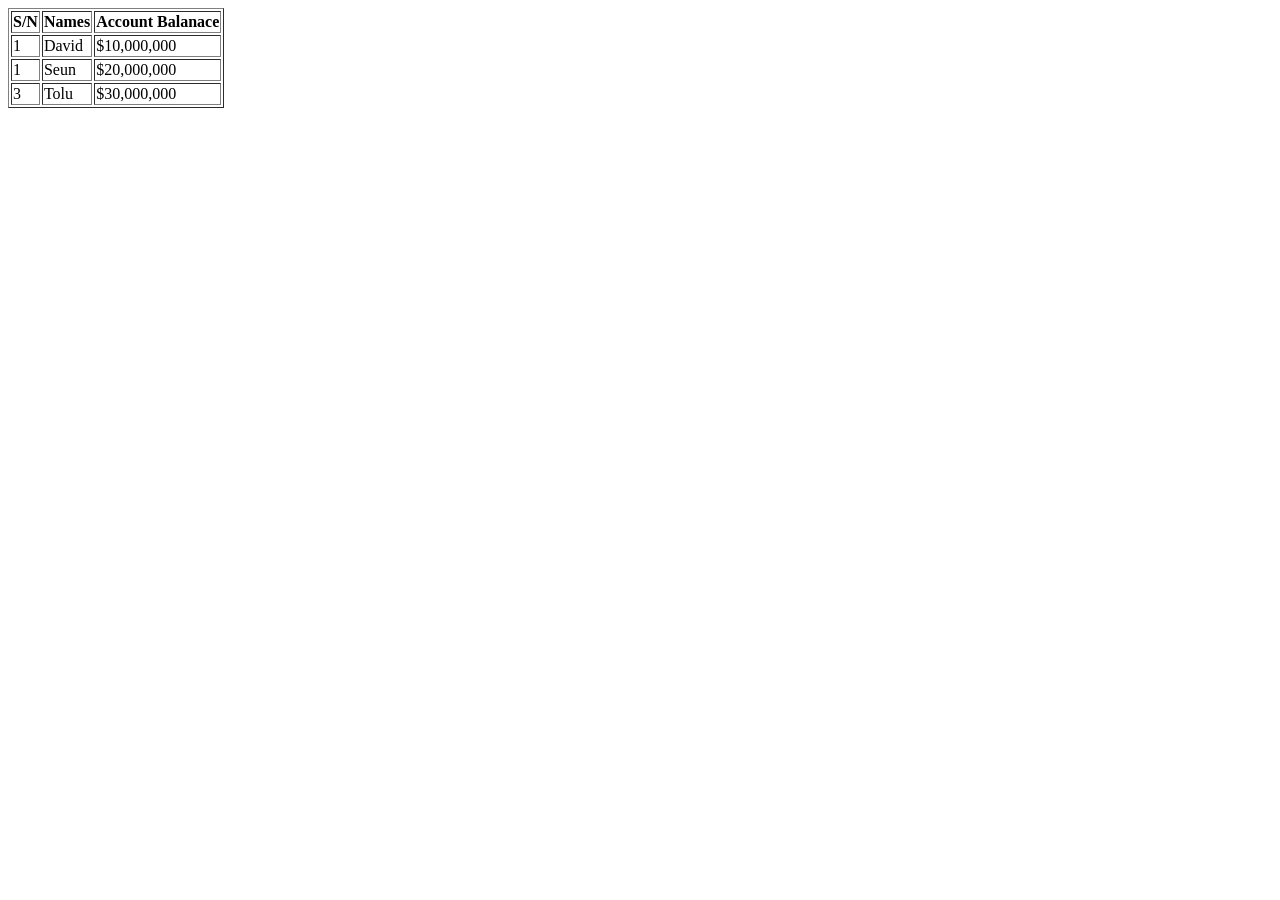
==== index.html @ f8cf8422 "First commit" ====
<!DOCTYPE html>
<html lang="en">
<head>
    <meta charset="UTF-8">
    <meta name="viewport" content="width=device-width, initial-scale=1.0">
    <title>Document</title>
</head>
<body>
    <table border="1">
        <th>S/N</th>
        <th>Names</th>
        <th>Account Balanace</th>

        <tr>
            <td>1</td>
            <td>David</td>
            <td>$10,000,000</td>
        </tr>
        <tr>
            <td>1</td>
            <td>Seun</td>
            <td>$20,000,000</td>
        </tr>
        <tr>
            <td>3</td>
            <td>Tolu</td>
            <td>$30,000,000</td>
        </tr>
    </table>
</body>
</html>
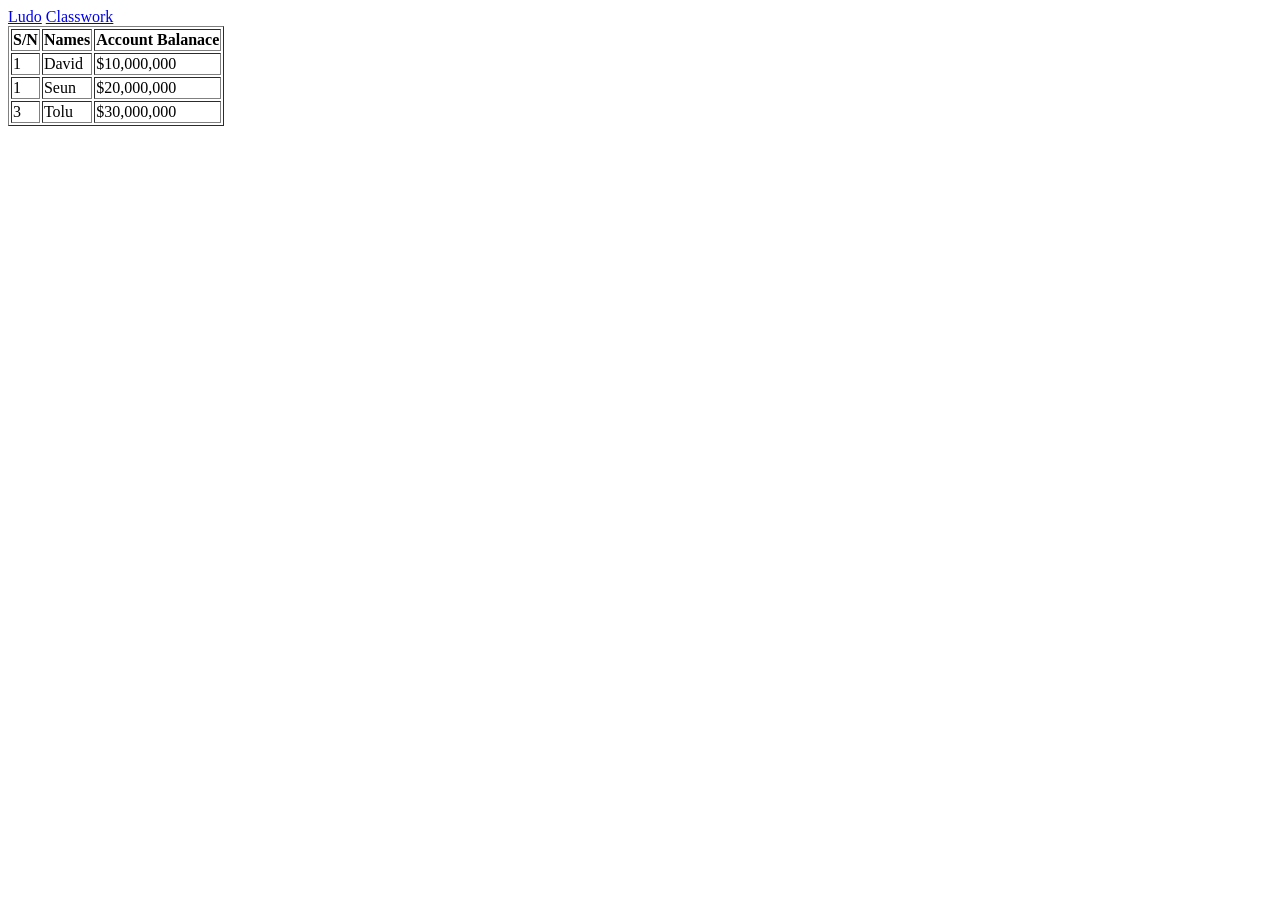
==== commit 0041906c: "update" ====
--- a/index.html
+++ b/index.html
@@ -6,6 +6,10 @@
     <title>Document</title>
 </head>
 <body>
+    <nav>
+        <a href="ludo.html">Ludo</a>
+        <a href="classwork.html">Classwork</a>
+    </nav>
     <table border="1">
         <th>S/N</th>
         <th>Names</th>
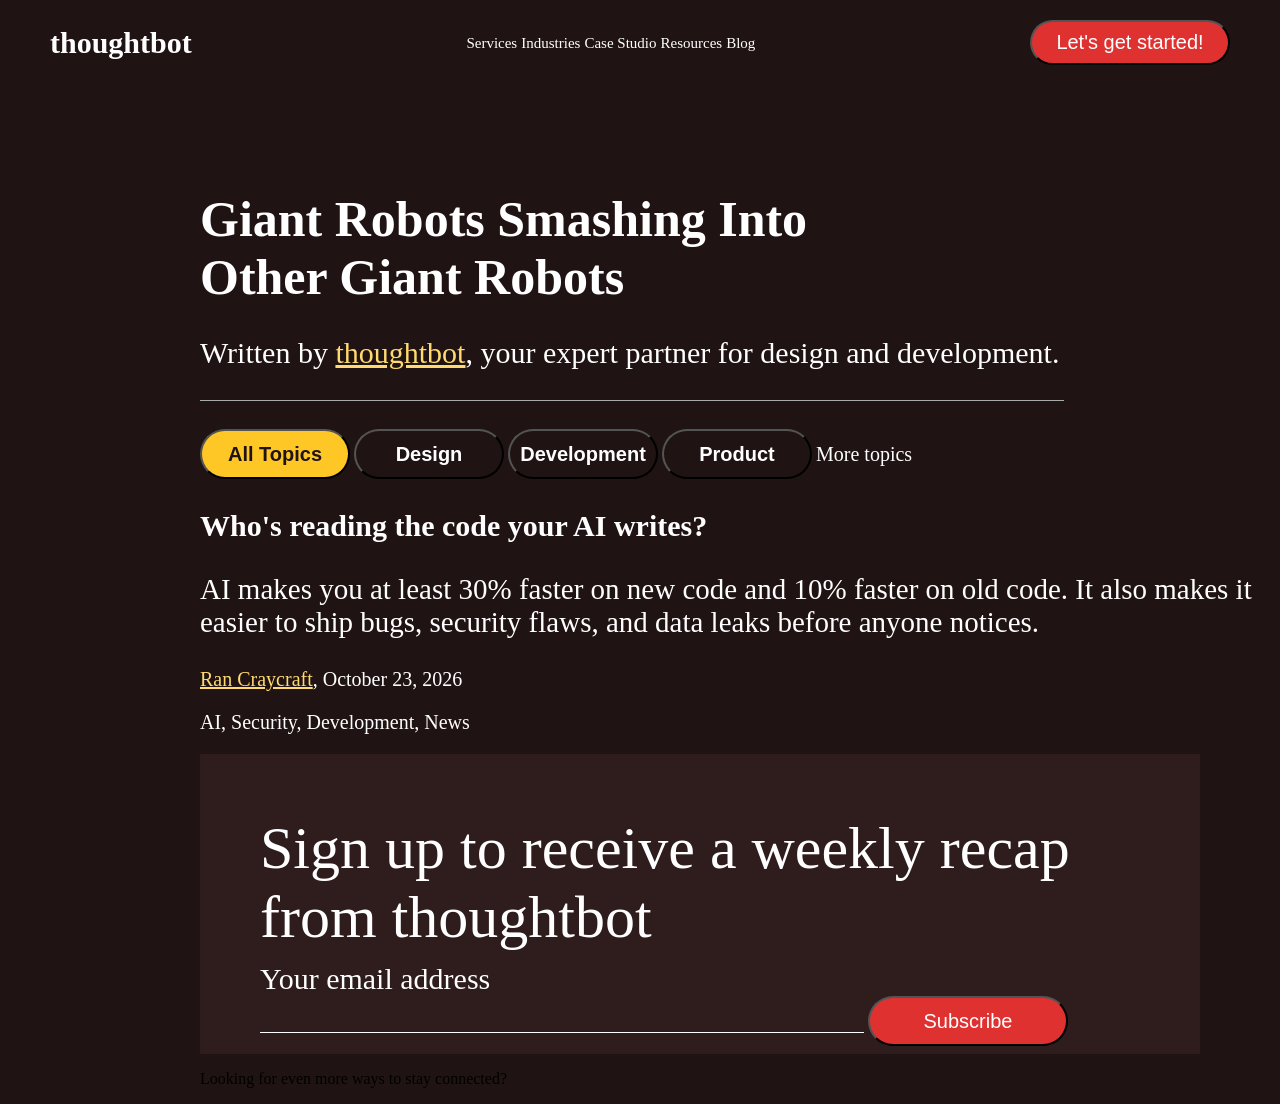
==== commit b9fd9c96: "thoughtbot" ====
--- a/index.html
+++ b/index.html
@@ -3,33 +3,49 @@
 <head>
     <meta charset="UTF-8">
     <meta name="viewport" content="width=device-width, initial-scale=1.0">
-    <title>Document</title>
+    <title>thoughtbot</title>
+    <link rel="stylesheet" href="style.css">
 </head>
 <body>
-    <nav>
-        <a href="ludo.html">Ludo</a>
-        <a href="classwork.html">Classwork</a>
-    </nav>
-    <table border="1">
-        <th>S/N</th>
-        <th>Names</th>
-        <th>Account Balanace</th>
-
-        <tr>
-            <td>1</td>
-            <td>David</td>
-            <td>$10,000,000</td>
-        </tr>
-        <tr>
-            <td>1</td>
-            <td>Seun</td>
-            <td>$20,000,000</td>
-        </tr>
-        <tr>
-            <td>3</td>
-            <td>Tolu</td>
-            <td>$30,000,000</td>
-        </tr>
-    </table>
+    <div class="d1">
+        <header>
+            <h1>thoughtbot</h1>
+        </header>
+        <nav class="n1">
+            <a href="" class="btn1">Services</a>
+            <a href="" class="btn1">Industries</a>
+            <a href="" class="btn1">Case Studio</a>
+            <a href="" class="btn1">Resources</a>
+            <a href="" class="btn1">Blog</a>
+        </nav>
+        <button class="b1"><a href="" class="bt1">Let's get started!</a></button>
+    </div>
+    <article>
+        <p class="p1">Giant Robots Smashing Into <br> Other Giant Robots</p>
+        <p class="p2">Written by <a href="" class="in">thoughtbot</a>, your expert partner for design and development.</p>
+        <hr>
+        <div class="d2">
+            <button class="ola1"><a href="" class="btn20">All Topics</a></button>
+            <button class="ola"><a href="" class="btn2">Design</a></button>
+            <button class="ola"><a href="" class="btn2">Development</a></button>
+            <button class="ola"><a href="" class="btn2">Product</a></button>
+            <a href="" class="btn21">More topics</a>
+            <h3 class="h1">Who's reading the code your AI writes?</h3>
+            <p class="p3">AI makes you at least 30% faster on new code and 10% faster on old code. It also makes it easier to ship bugs, security flaws, and data leaks before anyone notices.</p>
+            <p class="p4"><a href="" class="btn3">Ran Craycraft</a>,  October 23, 2026</p>
+            <p class="p5">AI, Security, Development, News</p>
+        </div>
+        <form action="">
+            <div class="d3">
+                <p class="p6">Sign up to receive a weekly recap <br> from thoughtbot</p>
+                <label for="email" class="e">Your email address</label><br>
+                <input type="email" name="email" id="email" class="email" required>
+                <button type="submit" class="submit">Subscribe</button>
+            </div>
+        </form>
+        <div>
+            <p>Looking for even more ways to stay connected?</p>
+        </div>
+    </article>
 </body>
 </html>
--- a/style.css
+++ b/style.css
@@ -0,0 +1,159 @@
+body {
+    background-color: #201313;
+    padding: 0px;
+    margin: 0px;
+}
+.d1 {
+    display: flex;
+    justify-content: space-between;
+    align-items: flex-start;
+    background-color: #201313;
+    margin-top: 20px;
+    padding-right: 50px;
+    padding-left: 50px;
+    align-items: center;
+    padding-bottom: 15px;
+    position: sticky;
+    top: 0;
+    z-index: 1000;
+}
+h1 {
+    justify-content: center;
+    gap: 30px;
+    color: white;
+    margin: 0px;
+    font-size: 30px;
+}
+.n {
+    display: flexbox;
+    font-size: 20px;
+    font-weight: bold;
+}
+.btn1 {
+    text-decoration: none;
+    color: white;
+    font-size: 15px;
+}
+.b1 {
+    background-color: #e03131;
+    border-radius: 50px;
+    height: 45px;
+    width: 200px;
+}
+.bt1 {
+    text-decoration: none;
+    color: white;
+    font-size: 20px;
+}
+article {
+    padding-left: 200px;
+    padding-top: 60px;
+}
+.p1 {
+    color: white;
+    font-size: 50px;
+    font-weight: bold;
+    margin-bottom: 5px;
+}
+.p2 {
+    color: white;
+    font-size: 30px;
+}
+.in {
+    color: #ffda70;
+}
+hr {
+    border: none;
+    border-top: 1px solid #aaa;
+    width: 80%;
+    margin-left: 0%;
+}
+.d2 {
+    padding-top: 20px;
+}
+.ola1 {
+    border-radius: 50px;
+    background-color: #ffc726;
+    width: 150px;
+    height: 50px;
+}
+.btn20 {
+    text-decoration: none;
+    color: #201313;
+    font-size: 20px;
+    font-weight: bold;
+}
+.ola {
+    border-radius: 50px;
+    background-color: #201313;
+    width: 150px;
+    height: 50px;
+}
+.ola:hover{
+    background-color: rgb(87, 81, 61);
+    cursor: pointer;
+}
+.btn2 {
+    text-decoration: none;
+    color: white;
+    font-size: 20px;
+    font-weight: bold;
+}
+.btn21 {
+    text-decoration: dotted;
+    font-size: 20px;
+    color: white;
+}
+.h1 {
+    color: white;
+    font-size: 30px;
+}
+.p3 {
+    color: white;
+    font-size: 29px;
+    
+}
+.p4 {
+    font-size: 20px;
+    color: white;
+}
+.btn3 {
+    color: #ffda70;
+}
+.p5 {
+    font-size: 20px;
+    color: white;
+}
+form {
+    display: flex;
+    flex-direction: column;
+    background-color: #2f1c1c;
+    width: 1000px;
+    height: 300px;
+}
+.d3 {
+    padding-left: 60px;
+}
+.p6 {
+    color: white;
+    font-size: 60px;
+    margin-bottom: 10px;
+}
+.e {
+    font-size: 30px;
+    color: white;
+}
+.email {
+    background: transparent;
+    border: none;
+    border-bottom: 1px solid white;
+    width: 600px;
+}
+.submit {
+    background-color: #e03131;
+    color: white;
+    border-radius: 50px;
+    width: 200px;
+    height: 50px;
+    font-size: 20px;
+}
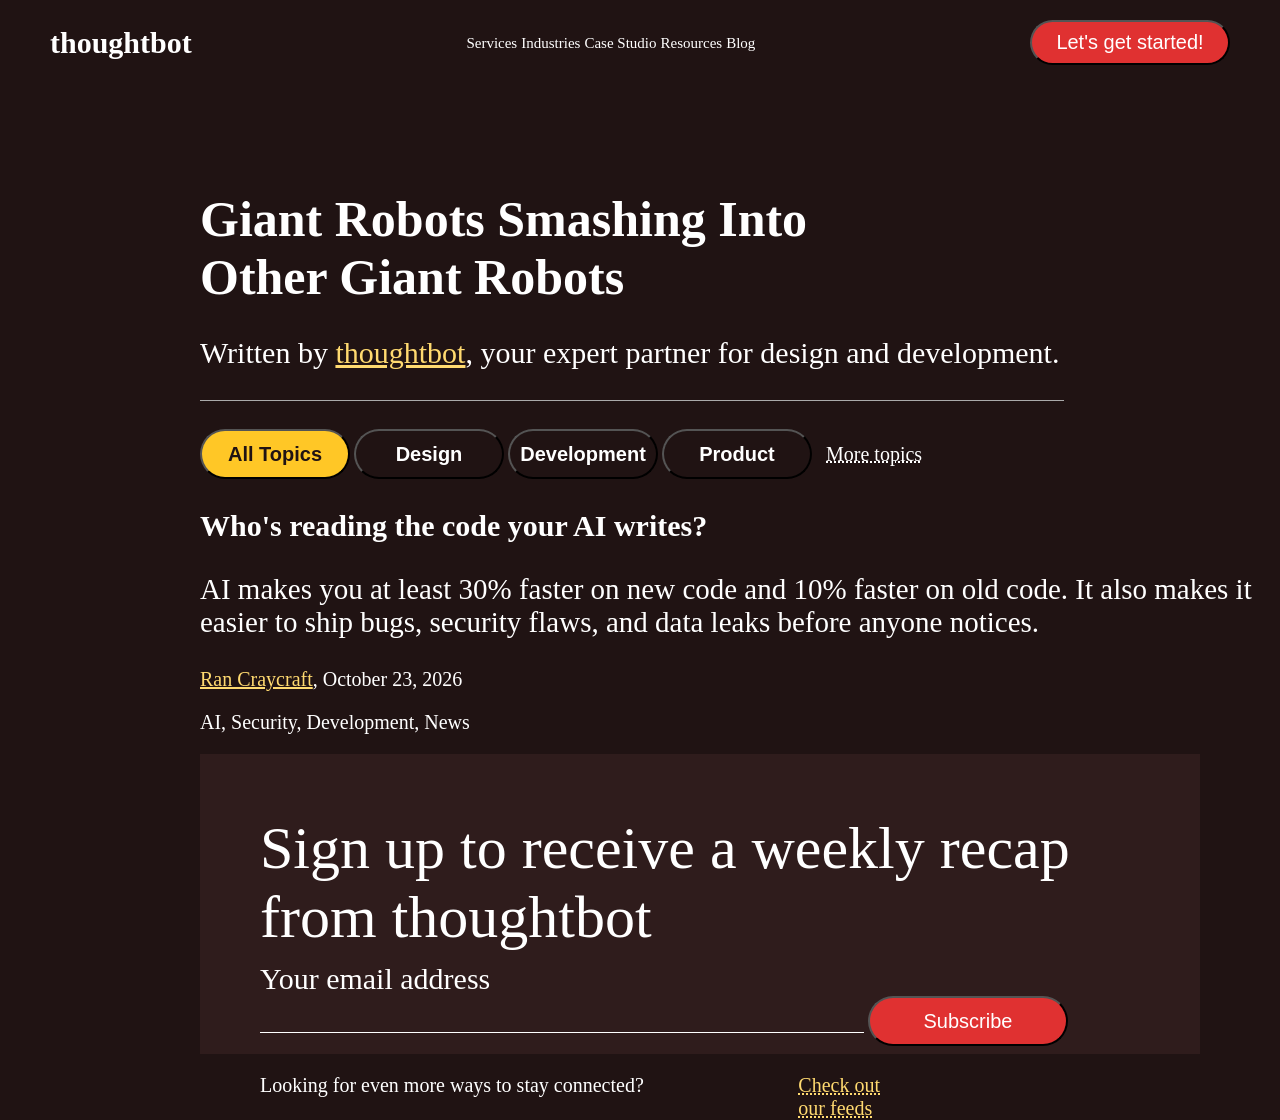
==== commit 0bf3191f: "update" ====
--- a/index.html
+++ b/index.html
@@ -43,8 +43,9 @@
                 <button type="submit" class="submit">Subscribe</button>
             </div>
         </form>
-        <div>
-            <p>Looking for even more ways to stay connected?</p>
+        <div class="d4">
+            <p class="p7">Looking for even more ways to stay connected?</p>
+            <a href="" class="btn4">Check out <br> our feeds</a>
         </div>
     </article>
 </body>
--- a/style.css
+++ b/style.css
@@ -98,11 +98,19 @@
     color: white;
     font-size: 20px;
     font-weight: bold;
+    border: white;
+    
 }
 .btn21 {
-    text-decoration: dotted;
+    text-decoration: underline;
+    text-decoration-style: dotted;
     font-size: 20px;
     color: white;
+    padding-left: 10px;
+}
+.btn21:hover {
+    color: yellow;
+    text-decoration: none;
 }
 .h1 {
     color: white;
@@ -111,7 +119,6 @@
 .p3 {
     color: white;
     font-size: 29px;
-    
 }
 .p4 {
     font-size: 20px;
@@ -156,4 +163,24 @@
     width: 200px;
     height: 50px;
     font-size: 20px;
+}
+.p7 {
+    color: white;
+    font-size: 20px;
+    padding-left: 60px;
+}
+.d4 {
+    display: flex;
+    justify-content: space-between;
+}
+.btn4 {
+    text-decoration: underline;
+    text-decoration-style: dotted;
+    font-size: 20px;
+    padding-right: 400px;
+    color: #ffda70;
+    margin-top: 20px;
+}
+.btn4:hover {
+    color: yellow;
 }
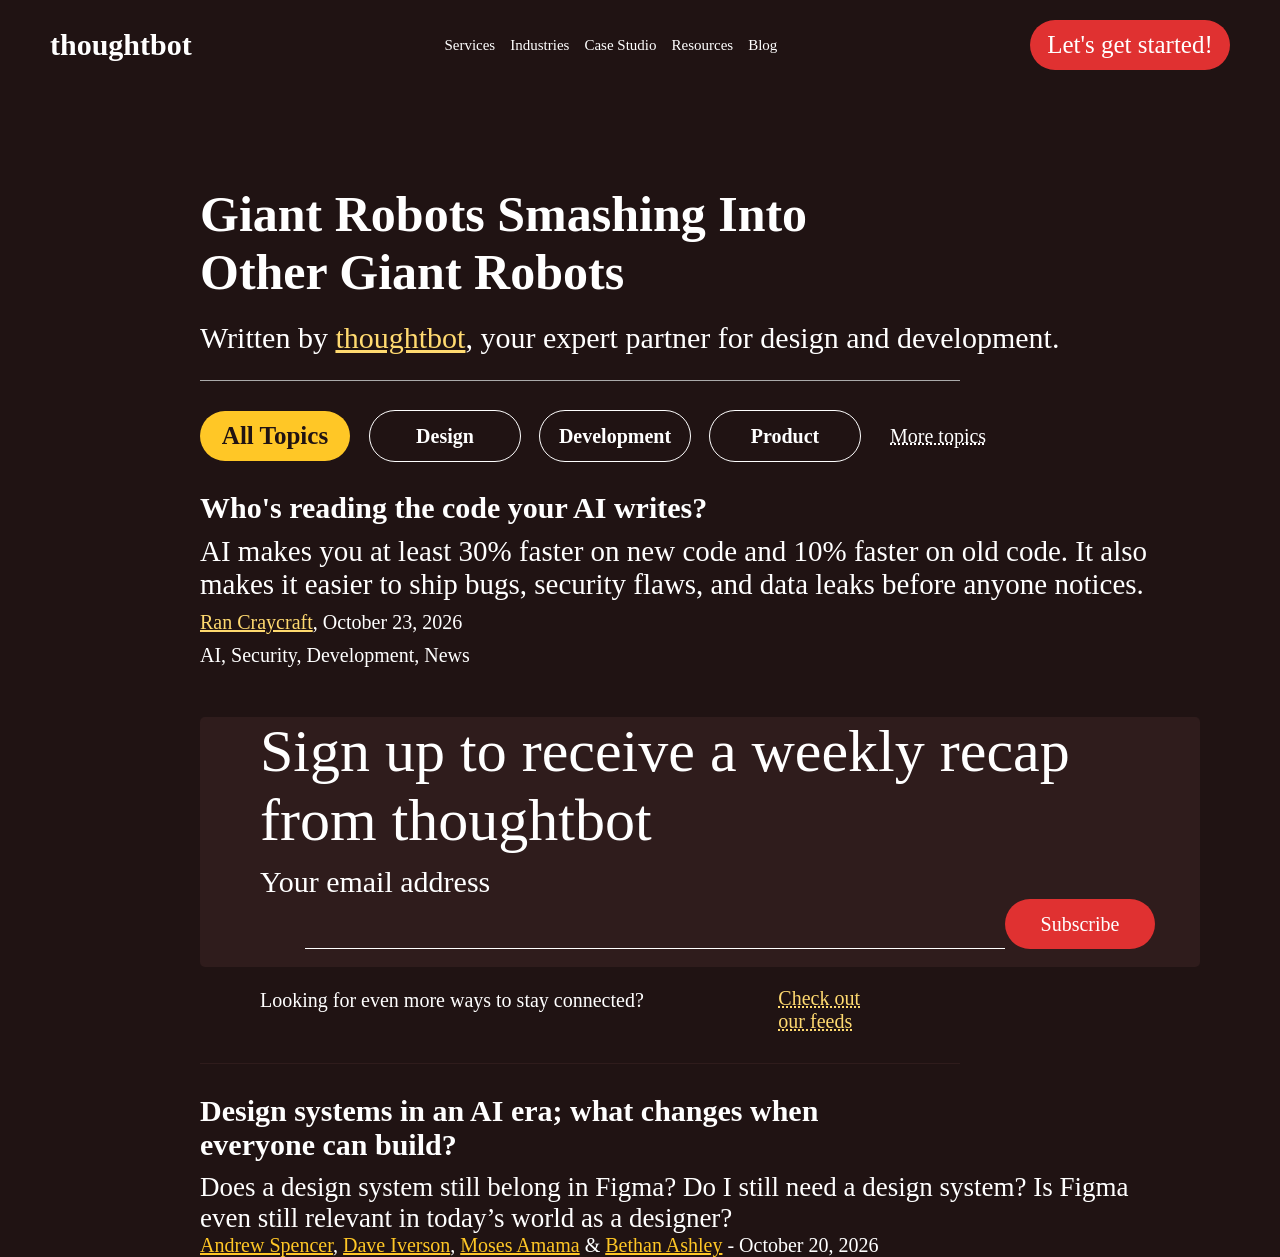
==== commit 33604756: "updates" ====
--- a/index.html
+++ b/index.html
@@ -18,18 +18,20 @@
             <a href="" class="btn1">Resources</a>
             <a href="" class="btn1">Blog</a>
         </nav>
-        <button class="b1"><a href="" class="bt1">Let's get started!</a></button>
+        <a href="" class="bt1">Let's get started!</a>
     </div>
     <article>
         <p class="p1">Giant Robots Smashing Into <br> Other Giant Robots</p>
         <p class="p2">Written by <a href="" class="in">thoughtbot</a>, your expert partner for design and development.</p>
         <hr>
         <div class="d2">
-            <button class="ola1"><a href="" class="btn20">All Topics</a></button>
-            <button class="ola"><a href="" class="btn2">Design</a></button>
-            <button class="ola"><a href="" class="btn2">Development</a></button>
-            <button class="ola"><a href="" class="btn2">Product</a></button>
+            <a href="" class="btn20">All Topics</a>
+            <a href="" class="btn2">Design</a>
+            <a href="" class="btn2">Development</a>
+            <a href="" class="btn2">Product</a>
             <a href="" class="btn21">More topics</a>
+        </div>
+        <div class="divd">
             <h3 class="h1">Who's reading the code your AI writes?</h3>
             <p class="p3">AI makes you at least 30% faster on new code and 10% faster on old code. It also makes it easier to ship bugs, security flaws, and data leaks before anyone notices.</p>
             <p class="p4"><a href="" class="btn3">Ran Craycraft</a>,  October 23, 2026</p>
@@ -39,14 +41,20 @@
             <div class="d3">
                 <p class="p6">Sign up to receive a weekly recap <br> from thoughtbot</p>
                 <label for="email" class="e">Your email address</label><br>
-                <input type="email" name="email" id="email" class="email" required>
-                <button type="submit" class="submit">Subscribe</button>
+                <div class="dd">
+                    <input type="email" name="email" id="email" class="email" required>
+                    <a href="" class="subscribe">Subscribe</a>
+                </div>
             </div>
         </form>
         <div class="d4">
             <p class="p7">Looking for even more ways to stay connected?</p>
             <a href="" class="btn4">Check out <br> our feeds</a>
         </div>
+        <hr class="hh">
+        <p class="p8">Design systems in an AI era; what changes when <br> everyone can build?</p>
+        <p class="p9">Does a design system still belong in Figma? Do I still need a design system? Is Figma even still relevant in today’s world as a designer?</p>
+        <p class="p10"><a href="" class="aa1">Andrew Spencer</a>, <a href="" class="aa1"> Dave Iverson</a>, <a href="" class="aa1"> Moses Amama</a> & <a href="" class="aa1">Bethan Ashley</a> - October 20, 2026</p>
     </article>
 </body>
 </html>
--- a/style.css
+++ b/style.css
@@ -1,14 +1,18 @@
+* {
+    margin: 0px;
+    padding: 0px;
+}
 body {
     background-color: #201313;
-    padding: 0px;
-    margin: 0px;
-}
+    box-sizing: border-box;
+}
+/* first div */
 .d1 {
     display: flex;
     justify-content: space-between;
     align-items: flex-start;
+    padding-top: 20px;
     background-color: #201313;
-    margin-top: 20px;
     padding-right: 50px;
     padding-left: 50px;
     align-items: center;
@@ -17,90 +21,110 @@
     top: 0;
     z-index: 1000;
 }
+/* header */
 h1 {
-    justify-content: center;
-    gap: 30px;
-    color: white;
-    margin: 0px;
-    font-size: 30px;
-}
-.n {
-    display: flexbox;
-    font-size: 20px;
-    font-weight: bold;
-}
+    color: white;
+    font-size: 30px;
+}
+/* navigation */
+.n1 {
+    display: flex;
+    gap: 15px;
+}
+/* nav texts */
 .btn1 {
+    gap: 10px;
     text-decoration: none;
     color: white;
     font-size: 15px;
-}
-.b1 {
+    gap: 10px;
+}
+/* lat get started */
+.bt1 {
+    display: inline-flex;
+    justify-content: center;
+    align-items: center;
     background-color: #e03131;
-    border-radius: 50px;
-    height: 45px;
     width: 200px;
-}
-.bt1 {
-    text-decoration: none;
-    color: white;
-    font-size: 20px;
-}
+    height: 50px;
+    border-radius: 50px;
+    text-decoration: none;
+    color: white;
+    font-size: 25px;
+    text-align: center;
+}
+.bt1:hover {
+    outline: 2px solid #e03131;
+    outline-offset: 3px;
+    outline-width: 3px;
+}
+/* article spacing */
 article {
     padding-left: 200px;
-    padding-top: 60px;
-}
+    padding-top: 100px;
+    padding-right: 130px;
+}
+/* first paragraph */
 .p1 {
     color: white;
     font-size: 50px;
     font-weight: bold;
-    margin-bottom: 5px;
-}
+}
+/* second paragraph */
 .p2 {
     color: white;
     font-size: 30px;
-}
+    padding-top: 20px;
+    margin-bottom: 25px;
+}
+/* paragraph 2 thoughtbot color  */
 .in {
     color: #ffda70;
 }
+.in:hover {
+    color: #ffc726;
+}
+/* hr line */
 hr {
     border: none;
     border-top: 1px solid #aaa;
     width: 80%;
-    margin-left: 0%;
+    margin-bottom: 30px;
 }
 .d2 {
-    padding-top: 20px;
-}
-.ola1 {
-    border-radius: 50px;
+    display: flex;
+    align-items: center;
+    gap: 20px;
+}
+/* all topic design */
+.btn20 {
+    display: flex;
+    justify-content: center;
+    align-items: center;
+    width: 150px;
+    height: 50px;
     background-color: #ffc726;
+    border-radius: 50px;
+    text-decoration: none;
+    color: #201313;
+    font-size: 25px;
+    font-weight: bold;
+}
+/* design, development,product design */
+.btn2 {
+    display: flex;
+    justify-content: center;
+    align-items: center;
     width: 150px;
     height: 50px;
-}
-.btn20 {
-    text-decoration: none;
-    color: #201313;
-    font-size: 20px;
-    font-weight: bold;
-}
-.ola {
-    border-radius: 50px;
-    background-color: #201313;
-    width: 150px;
-    height: 50px;
-}
-.ola:hover{
-    background-color: rgb(87, 81, 61);
-    cursor: pointer;
-}
-.btn2 {
-    text-decoration: none;
-    color: white;
-    font-size: 20px;
-    font-weight: bold;
-    border: white;
-    
-}
+    outline: 1px solid white;
+    border-radius: 50px;
+    text-decoration: none;
+    color: white;
+    font-size: 20px;
+    font-weight: bold;
+}
+/* more topic design */
 .btn21 {
     text-decoration: underline;
     text-decoration-style: dotted;
@@ -112,75 +136,146 @@
     color: yellow;
     text-decoration: none;
 }
+/* p spacing */
+.divd {
+    padding-top: 30px;
+    display: flex;
+    flex-direction: column;
+    gap: 10px
+    ;
+} 
+/* who is reading the code */
 .h1 {
     color: white;
     font-size: 30px;
 }
+/* p1 article */
 .p3 {
     color: white;
     font-size: 29px;
 }
+/* p2 article */
 .p4 {
     font-size: 20px;
     color: white;
 }
+/* Ran Craycraft */
 .btn3 {
     color: #ffda70;
 }
+.btn3:hover {
+    color: #ffc726;
+}
+/* p3 */
 .p5 {
     font-size: 20px;
     color: white;
 }
+/* email form background */
 form {
     display: flex;
     flex-direction: column;
     background-color: #2f1c1c;
     width: 1000px;
-    height: 300px;
-}
+    height: 250px;
+    margin-top: 50px;
+    border-radius: 5px;
+}
+/* email form */
 .d3 {
     padding-left: 60px;
 }
+/* p1 email */
 .p6 {
     color: white;
     font-size: 60px;
     margin-bottom: 10px;
 }
+/* your email adress text */
 .e {
     font-size: 30px;
     color: white;
 }
+/* mail fill box */
 .email {
     background: transparent;
     border: none;
+    outline: none;
     border-bottom: 1px solid white;
-    width: 600px;
-}
-.submit {
+    width: 700px;
+    margin: 0px;
+    padding: 0px;
+    color: white;
+}
+/* email div */
+.dd {
+    display: flex;
+    justify-content: center;
+}
+/* submit button */
+.subscribe {
+    display: flex;
+    justify-content: center;
+    align-items: center;
+    color: white;
+    text-decoration: none;
+    font-size: 20px;
     background-color: #e03131;
-    color: white;
-    border-radius: 50px;
-    width: 200px;
-    height: 50px;
-    font-size: 20px;
-}
+    border-radius: 50px;
+    display: flex;
+    height: 50px;
+    width: 150px;
+}
+/* after email div */
+.d4 {
+    display: flex;
+    justify-content: space-between;
+    align-items: center;
+}
+/* looking for way to connect */
 .p7 {
     color: white;
     font-size: 20px;
     padding-left: 60px;
-}
-.d4 {
-    display: flex;
-    justify-content: space-between;
 }
 .btn4 {
     text-decoration: underline;
     text-decoration-style: dotted;
     font-size: 20px;
-    padding-right: 400px;
+    padding-right: 290px;
     color: #ffda70;
     margin-top: 20px;
 }
 .btn4:hover {
     color: yellow;
-}+}
+/* for the second border */
+.hh {
+    margin-top: 30px;
+    border-color: #2f1c1c;
+}
+/* for the design system in ai */
+.p8 {
+    color: white;
+    font-size: 30px;
+    font-weight: bold;
+    margin-bottom: 10px;
+}
+.p8:hover {
+    color: yellow;
+}
+.p9 {
+    color: white;
+    font-size: 27px;
+}
+.p10 {
+    text-decoration: none;
+    color: white;
+    font-size: 20px;
+}
+.aa1 {
+    color: #ffc726;
+}
+.aa1:hover {
+    color: yellow;
+}
